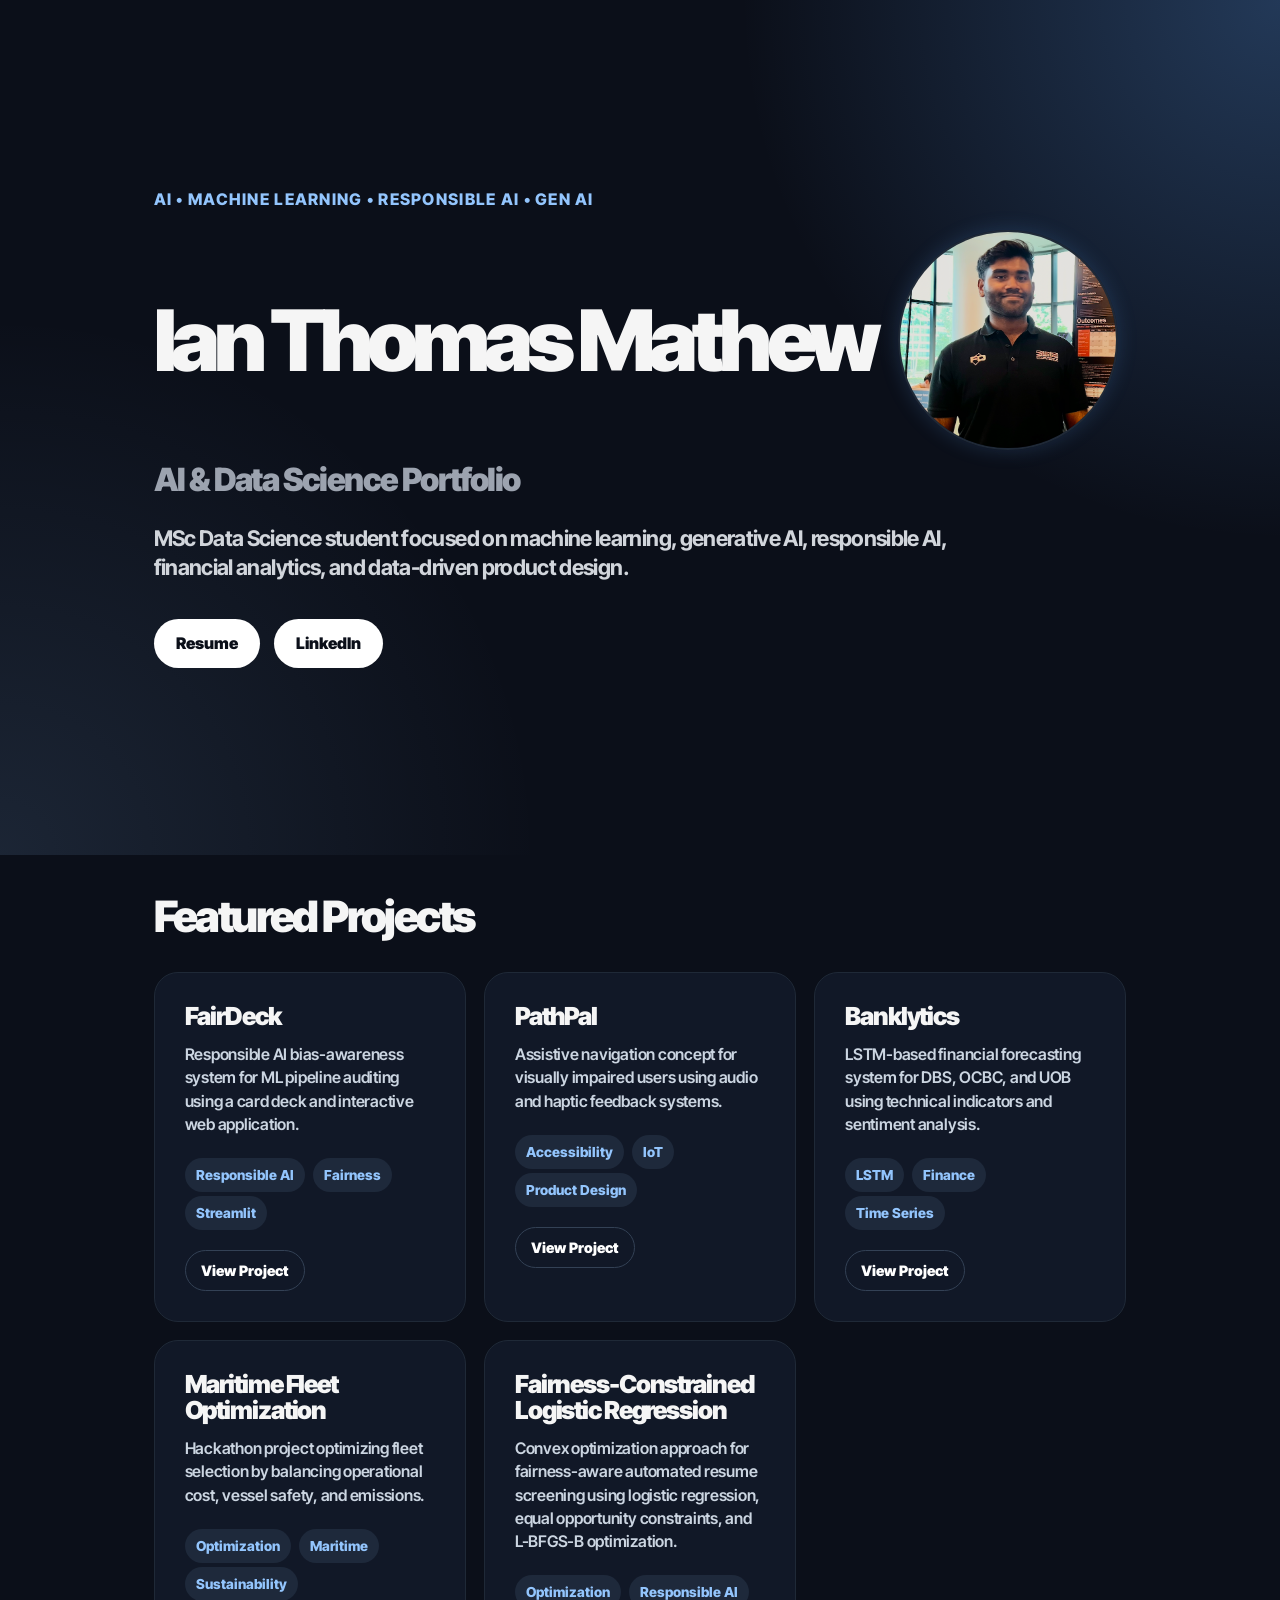
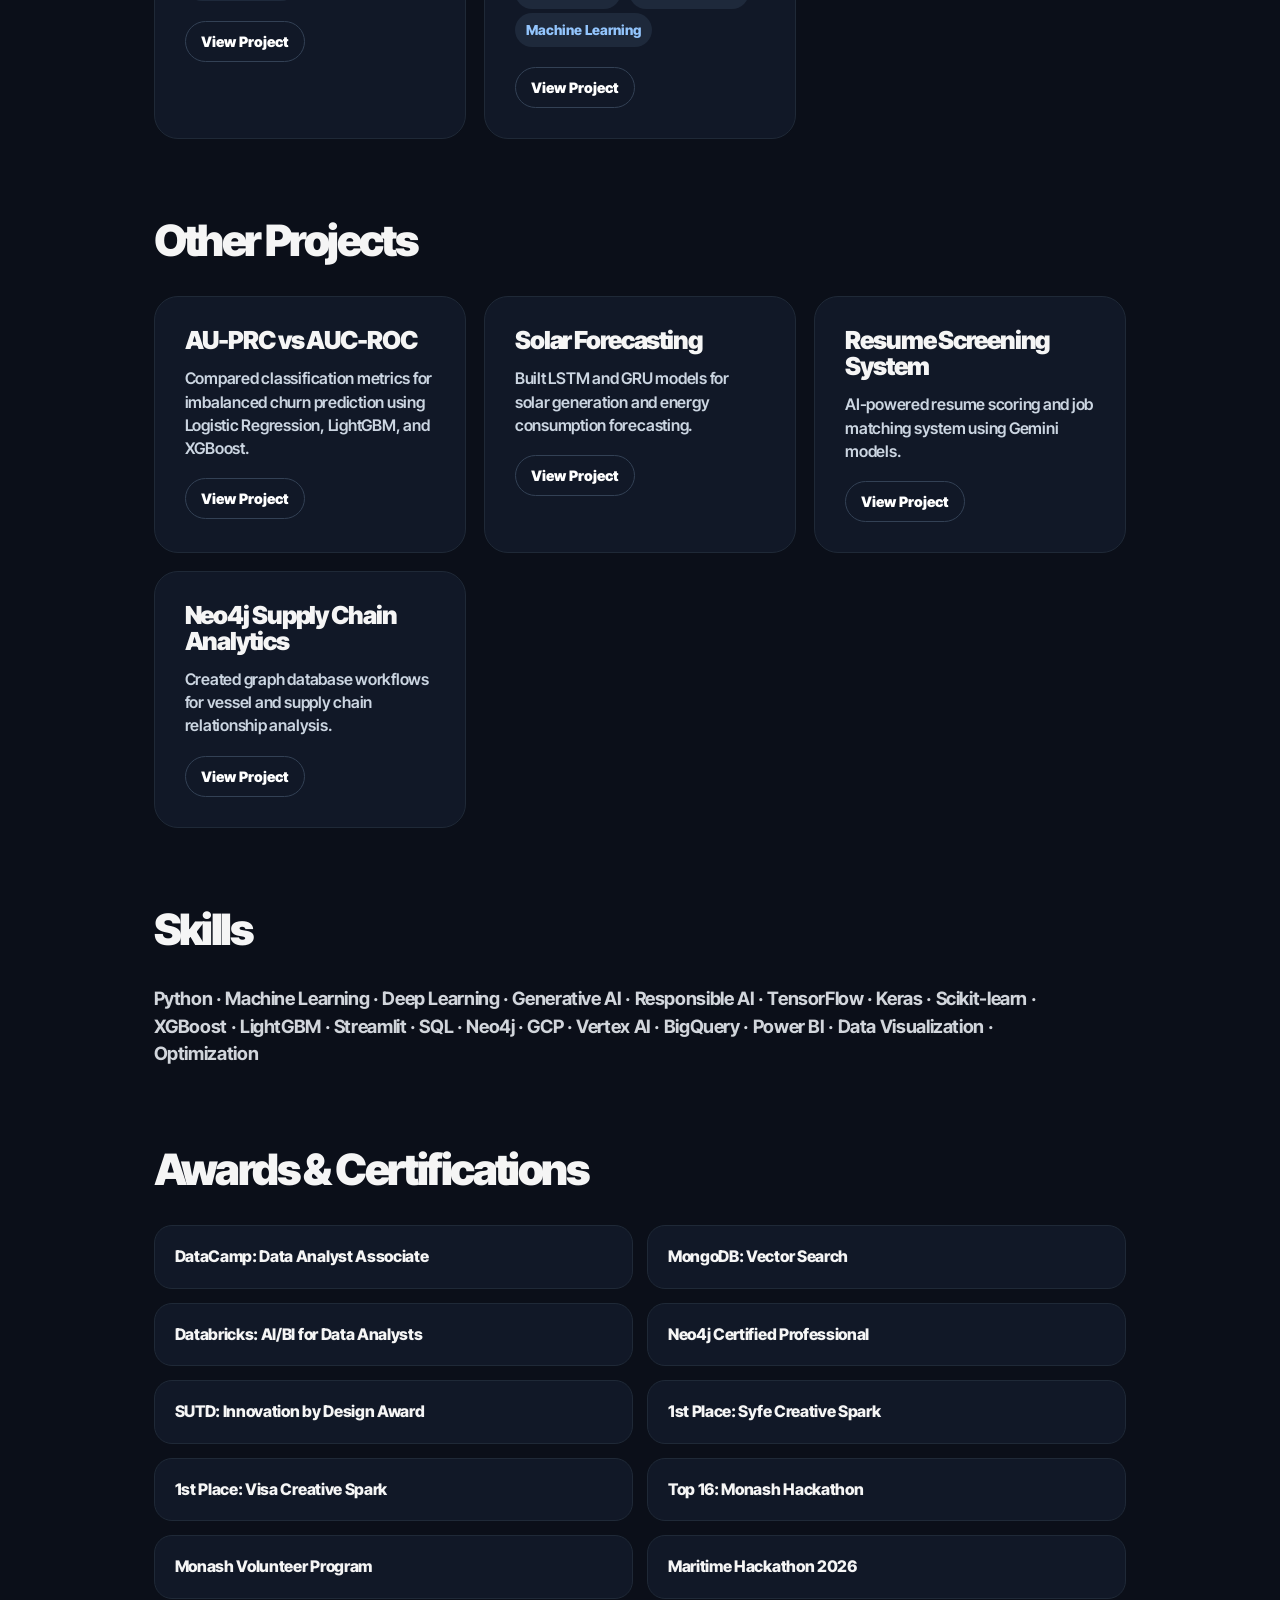
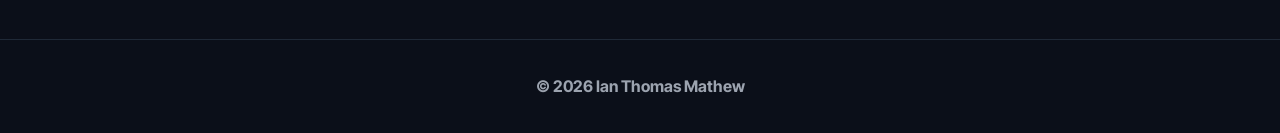
==== index.html @ 0507103a "Upload files" ====
<!DOCTYPE html>
<html lang="en">

<head>
  <meta charset="UTF-8" />
  <meta name="viewport" content="width=device-width, initial-scale=1.0" />

  <title>Ian Thomas Mathew | AI & Data Science Portfolio</title>

  <link rel="preconnect" href="https://fonts.googleapis.com">
  <link rel="preconnect" href="https://fonts.gstatic.com" crossorigin>

  <link href="https://fonts.googleapis.com/css2?family=Inter+Tight:wght@500;600;700;800;900&display=swap"
    rel="stylesheet">

  <link rel="stylesheet" href="style.css" />
</head>

<body>

  <header class="hero">
    <div class="hero-left">

      <p class="eyebrow">
        AI • Machine Learning • Responsible AI • Gen AI
      </p>

      <div class="name-row">
        <h1>Ian Thomas Mathew</h1>

        <img
          src="assets/image.png"
          alt="Ian Thomas Mathew"
          class="profile-image"
        />
      </div>

      <h2>AI & Data Science Portfolio</h2>

      <p class="hero-text">
        MSc Data Science student focused on machine learning,
        generative AI, responsible AI, financial analytics,
        and data-driven product design.
      </p>

      <div class="buttons">
        <a href="assets/Resume.pdf" target="_blank">Resume</a>
        <a href="https://www.linkedin.com/in/ianthomasmathew/" target="_blank">LinkedIn</a>
      </div>

    </div>
  </header>

  <section>
    <h2>Featured Projects</h2>

    <div class="grid">

      <div class="card">
        <h3>FairDeck</h3>
        <p>
          Responsible AI bias-awareness system for ML pipeline auditing
          using a card deck and interactive web application.
        </p>

        <div class="tags">
          <span>Responsible AI</span>
          <span>Fairness</span>
          <span>Streamlit</span>
        </div>

        <div class="project-links">
          <a href="projects/fairdeck.html">View Project</a>
        </div>
      </div>

      <div class="card">
        <h3>PathPal</h3>
        <p>
          Assistive navigation concept for visually impaired users
          using audio and haptic feedback systems.
        </p>

        <div class="tags">
          <span>Accessibility</span>
          <span>IoT</span>
          <span>Product Design</span>
        </div>

        <div class="project-links">
          <a href="projects/pathpal.html">View Project</a>
        </div>
      </div>

      <div class="card">
        <h3>Banklytics</h3>
        <p>
          LSTM-based financial forecasting system for DBS,
          OCBC, and UOB using technical indicators and sentiment analysis.
        </p>

        <div class="tags">
          <span>LSTM</span>
          <span>Finance</span>
          <span>Time Series</span>
        </div>

        <div class="project-links">
          <a href="projects/banklytics.html">View Project</a>
        </div>
      </div>

      <div class="card">
        <h3>Maritime Fleet Optimization</h3>
        <p>
          Hackathon project optimizing fleet selection by balancing
          operational cost, vessel safety, and emissions.
        </p>

        <div class="tags">
          <span>Optimization</span>
          <span>Maritime</span>
          <span>Sustainability</span>
        </div>

        <div class="project-links">
          <a href="projects/maritime.html">View Project</a>
        </div>

        
      </div>

      <!-- FAIRNESS CONSTRAINED LOGISTIC REGRESSION -->

      <div class="card">

        <h3>Fairness-Constrained Logistic Regression</h3>

        <p>
          Convex optimization approach for fairness-aware automated
          resume screening using logistic regression, equal opportunity
          constraints, and L-BFGS-B optimization.
        </p>

        <div class="tags">
          <span>Optimization</span>
          <span>Responsible AI</span>
          <span>Machine Learning</span>
        </div>

        <div class="project-links">
          <a href="projects/fairness-logistic.html">
            View Project
          </a>
        </div>

      </div>
    </div>

    
  </section>

  <section>
    <h2>Other Projects</h2>

    <div class="grid">

      <div class="card">
        <h3>AU-PRC vs AUC-ROC</h3>
        <p>
          Compared classification metrics for imbalanced churn prediction
          using Logistic Regression, LightGBM, and XGBoost.
        </p>

        <div class="project-links">
          <a href="projects/auprc-aucroc.html">View Project</a>
        </div>
      </div>

      <div class="card">
        <h3>Solar Forecasting</h3>
        <p>
          Built LSTM and GRU models for solar generation and
          energy consumption forecasting.
        </p>

        <div class="project-links">
          <a href="projects/solar.html">View Project</a>
        </div>
      </div>

      <div class="card">
        <h3>Resume Screening System</h3>
        <p>
          AI-powered resume scoring and job matching system
          using Gemini models.
        </p>

        <div class="project-links">
          <a href="projects/resume-screening.html">View Project</a>
        </div>
      </div>

      <div class="card">
        <h3>Neo4j Supply Chain Analytics</h3>
        <p>
          Created graph database workflows for vessel and
          supply chain relationship analysis.
        </p>

        <div class="project-links">
          <a href="projects/neo4j.html">View Project</a>
        </div>
      </div>

    </div>
  </section>

  <section>
    <h2>Skills</h2>

    <p class="skills">
      Python · Machine Learning · Deep Learning ·
      Generative AI · Responsible AI · TensorFlow ·
      Keras · Scikit-learn · XGBoost · LightGBM ·
      Streamlit · SQL · Neo4j · GCP · Vertex AI ·
      BigQuery · Power BI · Data Visualization · Optimization
    </p>
  </section>

<section>

  <h2>Awards & Certifications</h2>

  <div class="awards-grid">

    <a href="assets/DAA0010336393252.pdf" target="_blank">DataCamp: Data Analyst Associate</a>

    <a href="assets/SkillsCert20260511-32-dl9fuc.pdf" target="_blank">MongoDB: Vector Search</a>

    <a href="assets/AI:BI for Data Analysts.pdf" target="_blank">Databricks: AI/BI for Data Analysts</a>

    <a href="assets/Neo4j_certificate.png" target="_blank">Neo4j Certified Professional</a>

    <a href="assets/SUTD_IBD_Award.jpeg" target="_blank">SUTD: Innovation by Design Award</a>

    <a href="assets/Switch_award.jpeg" target="_blank">1st Place: Syfe Creative Spark</a>

    <a href="assets/Switch_award.jpeg" target="_blank">1st Place: Visa Creative Spark</a>

    <a href="assets/Certificate Achievement - Monash Hackathon 2021 Junior Category Top 16.pptx_12-12.pdf" target="_blank">Top 16: Monash Hackathon</a>

    <a href="assets/MUVP_certificate.pdf" target="_blank">Monash Volunteer Program</a>

    <a href="assets/maritime-certificate.pdf" target="_blank">Maritime Hackathon 2026</a>

  </div>

</section>

  <footer>
    <p>© 2026 Ian Thomas Mathew</p>
  </footer>

</body>
</html>
---- style.css ----
* {
  box-sizing: border-box;
  margin: 0;
  padding: 0;
}

html {
  scroll-behavior: smooth;
}

body {
  font-family: "Inter Tight", Arial, sans-serif;
  background: #0b0f19;
  color: #f5f5f5;
  line-height: 1.6;
}

.hero {
  min-height: 95vh;
  display: flex;
  flex-direction: column;
  justify-content: center;
  padding: 90px 12%;
  background:
    radial-gradient(circle at top right, rgba(96, 165, 250, 0.28), transparent 35%),
    radial-gradient(circle at bottom left, rgba(147, 197, 253, 0.12), transparent 35%),
    #0b0f19;
}

.eyebrow {
  color: #93c5fd;
  font-size: 1rem;
  font-weight: 800;
  letter-spacing: 0.08em;
  text-transform: uppercase;
  margin-bottom: 18px;
}

.name-row {
  display: flex;
  align-items: center;
  gap: 23px;
  margin-bottom: 14px;
}

.hero h1 {
  font-size: 5.3rem;
  font-weight: 900;
  letter-spacing: -0.07em;
  line-height: 0.9;
  margin-bottom: 0;
}

.profile-image {
  width: 220px;
  height: 220px;
  border-radius: 50%;
  object-fit: cover;
  border: 2px solid #1f2937;
  box-shadow: 0 0 20px rgba(96, 165, 250, 0.18);
  flex-shrink: 0;
}

.hero h2 {
  color: #9ca3af;
  font-size: 2rem;
  font-weight: 900;
  letter-spacing: -0.05em;
  line-height: 1;
  margin-bottom: 28px;
}

.hero-text {
  max-width: 820px;
  color: #d1d5db;
  font-size: 1.35rem;
  font-weight: 700;
  letter-spacing: -0.03em;
  line-height: 1.3;
}

.buttons {
  display: flex;
  gap: 14px;
  flex-wrap: wrap;
  margin-top: 38px;
}

.buttons a {
  text-decoration: none;
  background: #ffffff;
  color: #0b0f19;
  padding: 12px 22px;
  border-radius: 999px;
  font-weight: 900;
  transition: all 0.2s ease;
}

.buttons a:hover {
  background: #d1d5db;
  transform: translateY(-2px);
}

section {
  padding: 40px 12%;
}

section h2 {
  font-size: 2.7rem;
  font-weight: 900;
  letter-spacing: -0.06em;
  line-height: 1;
  margin-bottom: 34px;
}

.grid {
  display: grid;
  grid-template-columns: repeat(auto-fit, minmax(280px, 1fr));
  gap: 18px;
}

.card {
  background: #111827;
  border: 1px solid #1f2937;
  border-radius: 24px;
  padding: 30px;
  transition:
    transform 0.2s ease,
    border-color 0.2s ease,
    background 0.2s ease;
}

.card:hover {
  transform: translateY(-5px);
  border-color: #60a5fa;
  background: #121d2f;
}

.card h3 {
  font-size: 1.55rem;
  font-weight: 900;
  letter-spacing: -0.045em;
  line-height: 1.05;
  margin-bottom: 14px;
}

.card p {
  color: #cbd5e1;
  font-size: 1rem;
  font-weight: 600;
  line-height: 1.45;
  letter-spacing: -0.015em;
  margin-bottom: 18px;
}

.tags {
  margin-bottom: 20px;
}

.tags span {
  display: inline-block;
  background: #1e293b;
  color: #93c5fd;
  padding: 6px 11px;
  border-radius: 999px;
  font-size: 0.86rem;
  font-weight: 800;
  margin: 4px 4px 0 0;
}

.project-links {
  display: flex;
  gap: 10px;
  flex-wrap: wrap;
}

.project-links a {
  text-decoration: none;
  color: #ffffff;
  border: 1px solid #334155;
  padding: 8px 15px;
  border-radius: 999px;
  font-size: 0.9rem;
  font-weight: 900;
  transition: all 0.2s ease;
}

.project-links a:hover {
  border-color: #60a5fa;
  color: #93c5fd;
}

.skills {
  max-width: 900px;
  color: #d1d5db;
  font-size: 1.15rem;
  font-weight: 700;
  line-height: 1.5;
  letter-spacing: -0.02em;
}

ul {
  padding-left: 22px;
  color: #d1d5db;
  font-size: 1.08rem;
  font-weight: 700;
  line-height: 1.7;
}

footer {
  text-align: center;
  padding: 34px;
  color: #9ca3af;
  border-top: 1px solid #1f2937;
  font-weight: 700;
}

.project-hero {
  min-height: 30vh;
  display: flex;
  flex-direction: column;
  justify-content: center;
  padding: 70px 12%;
  background:
    radial-gradient(circle at top right, rgba(96, 165, 250, 0.22), transparent 35%),
    #0b0f19;
}

.project-hero h1 {
  font-size: 4.8rem;
  font-weight: 900;
  letter-spacing: -0.065em;
  line-height: 0.92;
  margin-bottom: 16px;
}

.project-hero h2 {
  color: #9ca3af;
  font-size: 2rem;
  font-weight: 900;
  letter-spacing: -0.045em;
  margin-bottom: 28px;
}

.back-link {
  color: #93c5fd;
  text-decoration: none;
  font-weight: 900;
  margin-bottom: 40px;
}

.back-link:hover {
  color: #ffffff;
}

.page-text {
  max-width: 900px;
  color: #d1d5db;
  font-size: 1.2rem;
  font-weight: 700;
  line-height: 1.5;
  letter-spacing: -0.02em;
}

@media (max-width: 700px) {
  .hero h1 {
    font-size: 3.2rem;
  }

  .profile-image {
    width: 58px;
    height: 58px;
  }

  .name-row {
    gap: 10px;
    align-items: flex-start;
  }

  .hero h2 {
    font-size: 1.45rem;
  }

  .hero-text {
    font-size: 1.1rem;
  }

  .project-hero h1 {
    font-size: 3rem;
  }

  .project-hero h2 {
    font-size: 1.35rem;
  }

  section,
  .hero,
  .project-hero {
    padding-left: 7%;
    padding-right: 7%;
  }
}
.awards-grid {
  display: grid;
  grid-template-columns: repeat(2, 1fr);
  gap: 14px;
}

.awards-grid a {
  text-decoration: none;
  color: #f5f5f5;
  background: #111827;
  border: 1px solid #1f2937;
  border-radius: 18px;
  padding: 18px 20px;
  font-weight: 800;
  letter-spacing: -0.02em;
  transition: all 0.2s ease;
}

.awards-grid a:hover {
  border-color: #60a5fa;
  color: #93c5fd;
  transform: translateY(-3px);
}

@media (max-width: 700px) {
  .awards-grid {
    grid-template-columns: 1fr;
  }
}
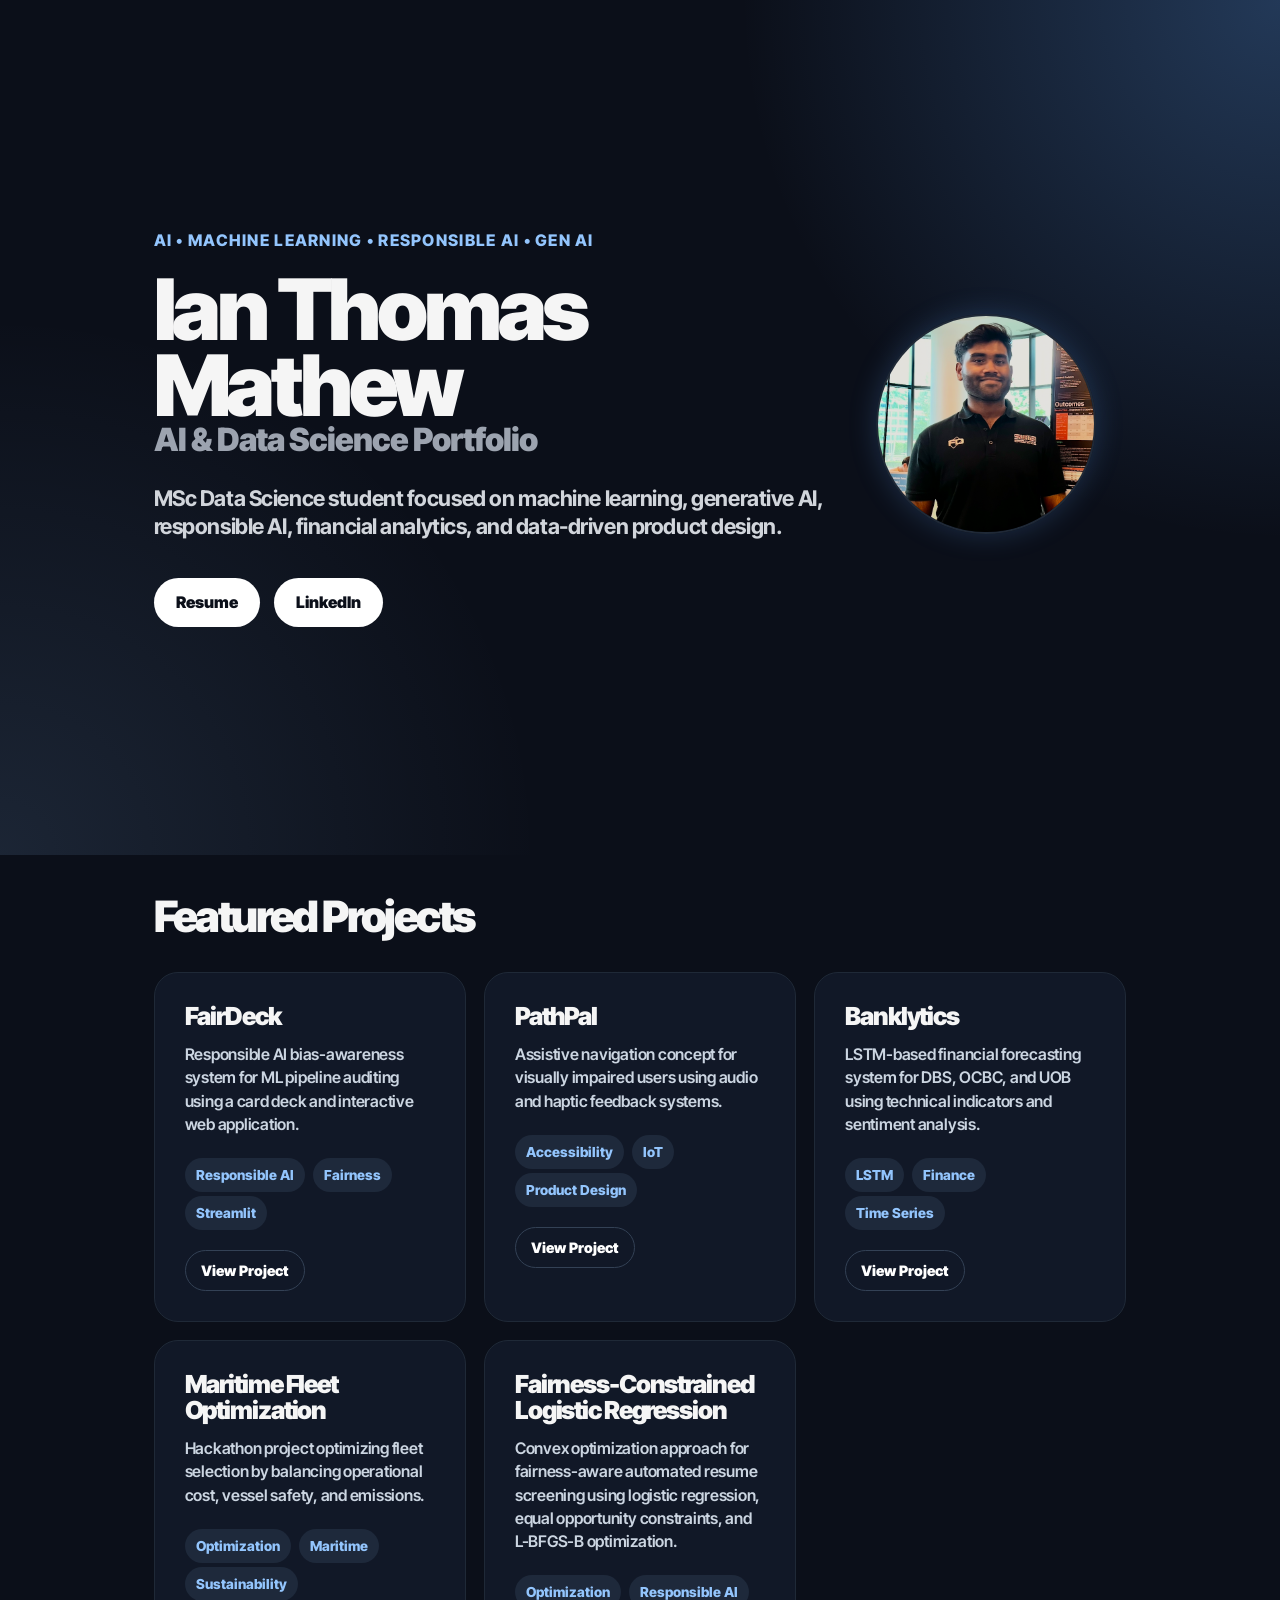
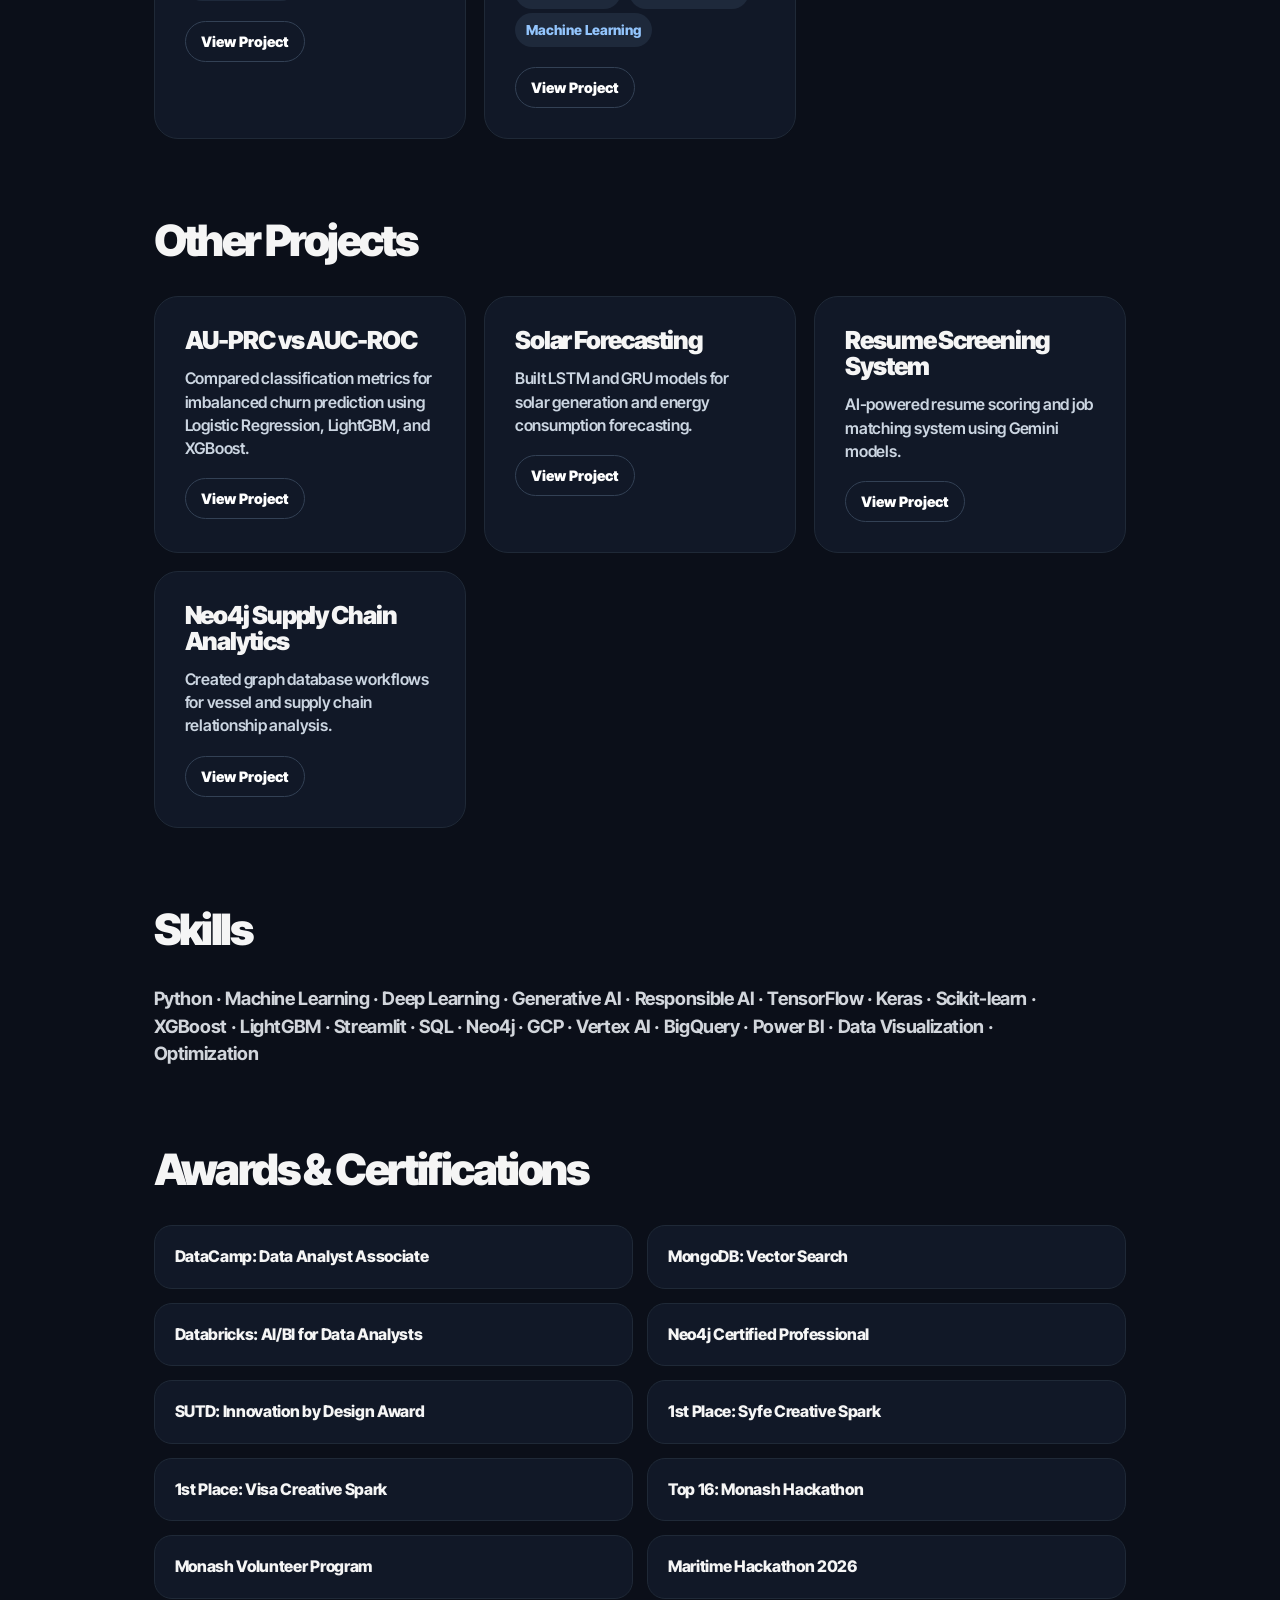
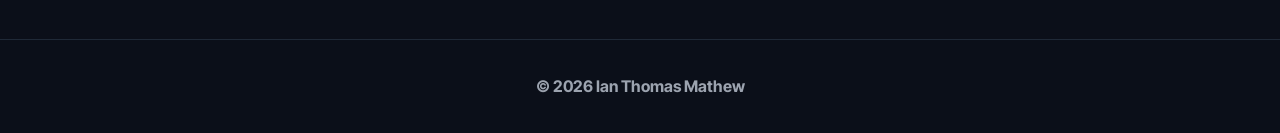
==== commit 4674b242: "Patching bugs" ====
--- a/index.html
+++ b/index.html
@@ -19,37 +19,58 @@
 <body>
 
   <header class="hero">
+
+  <div class="hero-container">
+
     <div class="hero-left">
 
       <p class="eyebrow">
+
         AI • Machine Learning • Responsible AI • Gen AI
+
       </p>
 
-      <div class="name-row">
-        <h1>Ian Thomas Mathew</h1>
-
-        <img
-          src="assets/image.png"
-          alt="Ian Thomas Mathew"
-          class="profile-image"
-        />
-      </div>
+      <h1>Ian Thomas Mathew</h1>
 
       <h2>AI & Data Science Portfolio</h2>
 
       <p class="hero-text">
+
         MSc Data Science student focused on machine learning,
+
         generative AI, responsible AI, financial analytics,
+
         and data-driven product design.
+
       </p>
 
       <div class="buttons">
+
         <a href="assets/Resume.pdf" target="_blank">Resume</a>
+
         <a href="https://www.linkedin.com/in/ianthomasmathew/" target="_blank">LinkedIn</a>
-      </div>
-
-    </div>
-  </header>
+
+      </div>
+
+    </div>
+
+    <div class="hero-right">
+
+      <img
+
+        src="assets/image.png"
+
+        alt="Ian Thomas Mathew"
+
+        class="profile-image"
+
+      />
+
+    </div>
+
+  </div>
+
+</header>
 
   <section>
     <h2>Featured Projects</h2>
--- a/style.css
+++ b/style.css
@@ -27,6 +27,18 @@
     #0b0f19;
 }
 
+.hero-container {
+
+  display: flex;
+
+  align-items: center;
+
+  justify-content: space-between;
+
+  gap: 45px;
+
+}
+
 .eyebrow {
   color: #93c5fd;
   font-size: 1rem;
@@ -46,26 +58,32 @@
 .hero h1 {
   font-size: 5.3rem;
   font-weight: 900;
-  letter-spacing: -0.07em;
+  letter-spacing: -0.05em;
   line-height: 0.9;
   margin-bottom: 0;
 }
 
 .profile-image {
+
   width: 220px;
+
   height: 220px;
+
   border-radius: 50%;
+
   object-fit: cover;
+
   border: 2px solid #1f2937;
-  box-shadow: 0 0 20px rgba(96, 165, 250, 0.18);
-  flex-shrink: 0;
+
+  box-shadow: 0 0 28px rgba(96, 165, 250, 0.22);
+
 }
 
 .hero h2 {
   color: #9ca3af;
   font-size: 2rem;
   font-weight: 900;
-  letter-spacing: -0.05em;
+  letter-spacing: -0.03em;
   line-height: 1;
   margin-bottom: 28px;
 }
@@ -75,8 +93,22 @@
   color: #d1d5db;
   font-size: 1.35rem;
   font-weight: 700;
-  letter-spacing: -0.03em;
+  letter-spacing: -0.02em;
   line-height: 1.3;
+}
+
+.hero-left {
+
+  flex: 1;
+
+}
+
+.hero-right {
+
+  flex-shrink: 0;
+
+  transform: translateX(-30px);
+
 }
 
 .buttons {
@@ -229,7 +261,7 @@
 .project-hero h1 {
   font-size: 4.8rem;
   font-weight: 900;
-  letter-spacing: -0.065em;
+  letter-spacing: -0.02em;
   line-height: 0.92;
   margin-bottom: 16px;
 }
@@ -238,7 +270,7 @@
   color: #9ca3af;
   font-size: 2rem;
   font-weight: 900;
-  letter-spacing: -0.045em;
+  letter-spacing: -0.01em;
   margin-bottom: 28px;
 }
 
